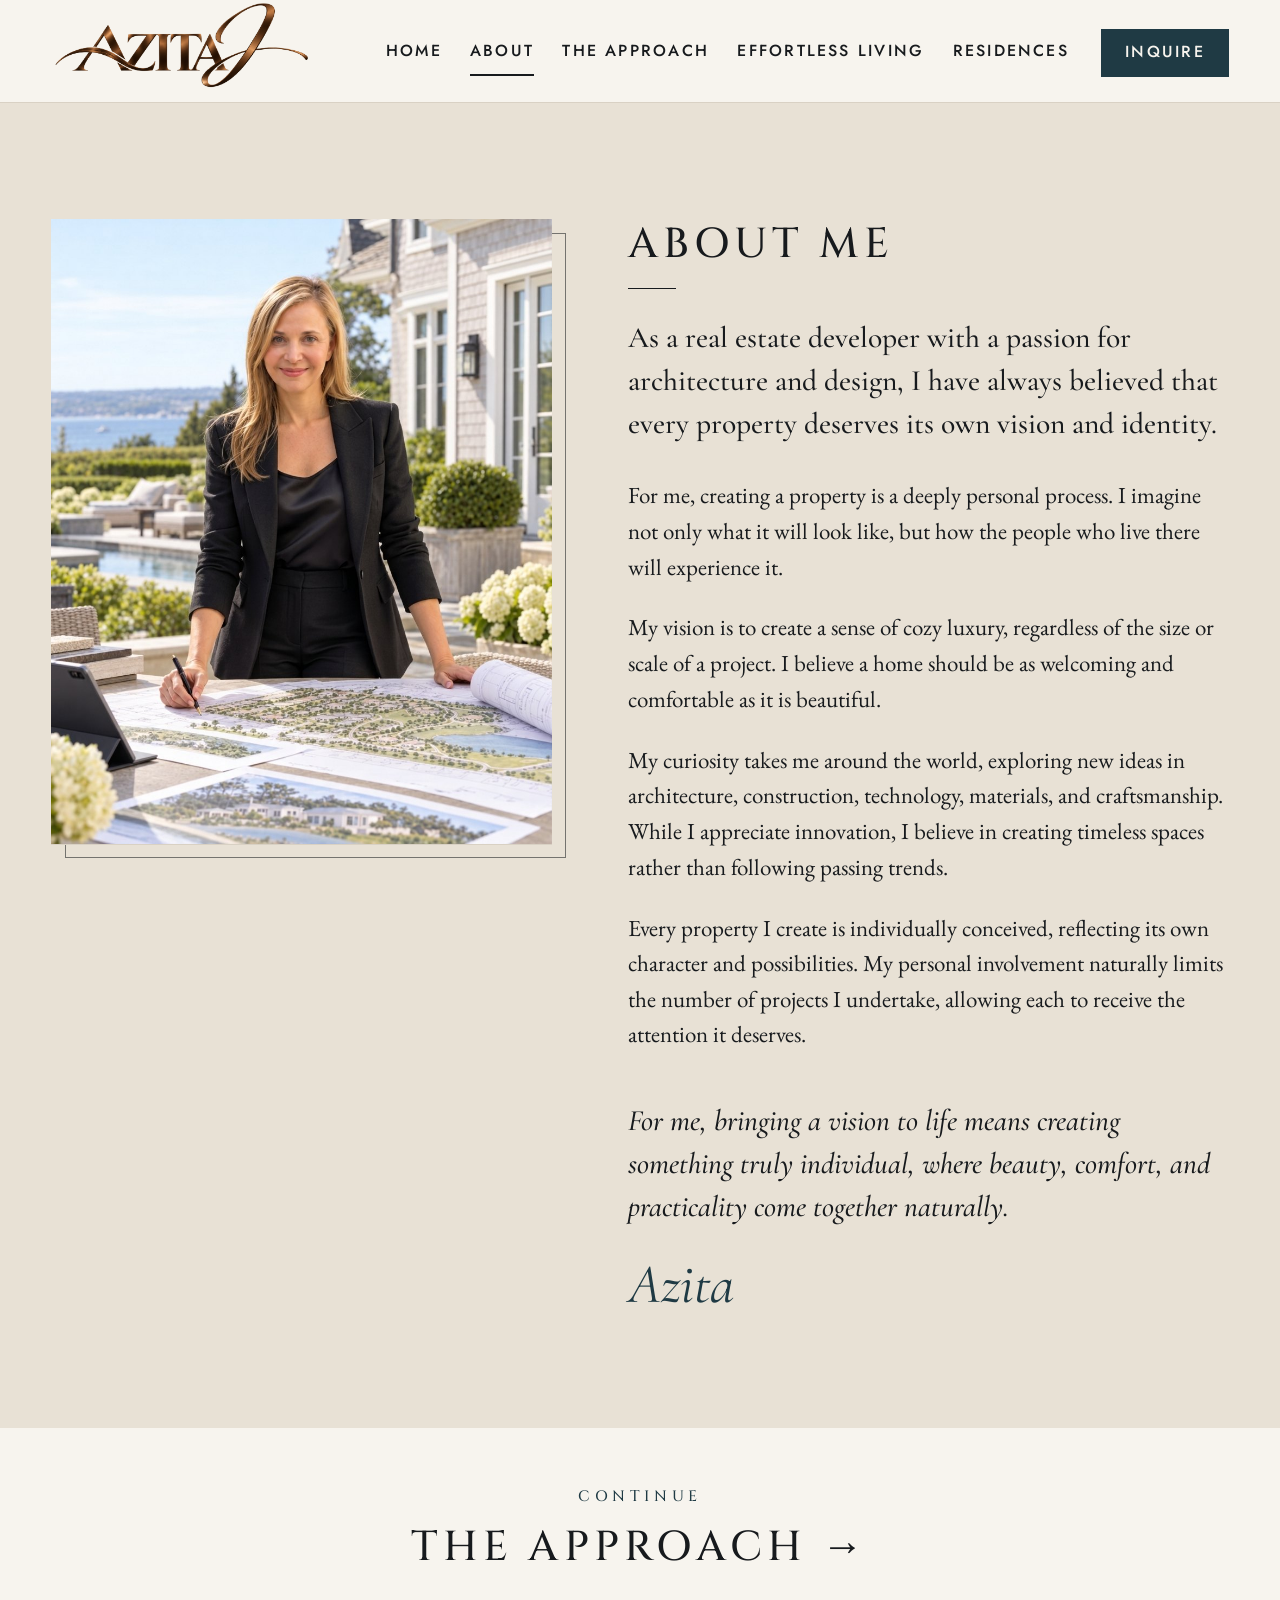
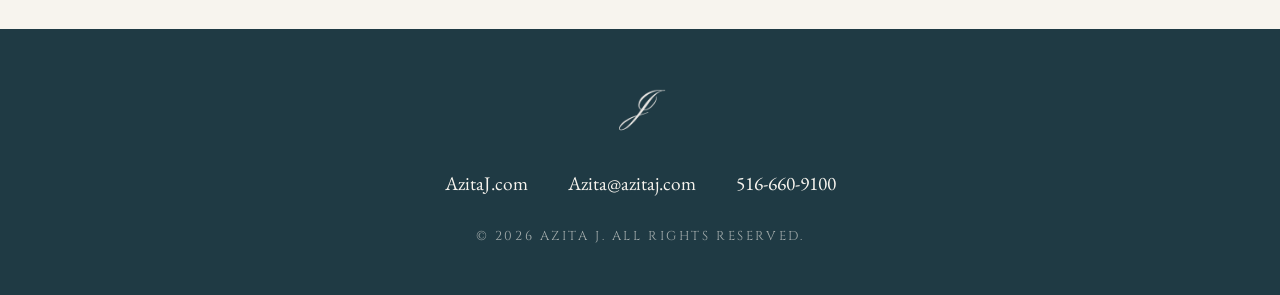
==== about.html @ 4c0333b7 "Test the bronze Azita J artwork as the header logo Co-Authored-By: Claude Fable 5.1 <noreply@anthrop" ====
<!doctype html>
<html lang="en">
<head>
  <meta charset="utf-8">
  <meta name="viewport" content="width=device-width, initial-scale=1, viewport-fit=cover">
  <title>About Me | Azita J</title>
  <meta name="description" content="About Azita J, a real estate developer creating individually conceived residences where beauty, comfort and practicality come together.">
  <meta property="og:title" content="Azita J">
  <meta property="og:description" content="The art of bringing a vision to life. Residences now available.">
  <meta property="og:image" content="assets/img/share-card.jpg">
  <meta property="og:type" content="website">
  <link rel="icon" type="image/png" sizes="32x32" href="assets/logo/favicon-32.png?v=20261030">
  <link rel="apple-touch-icon" href="assets/logo/favicon-180.png?v=20261030">
  <link rel="preconnect" href="https://fonts.googleapis.com">
  <link rel="preconnect" href="https://fonts.gstatic.com" crossorigin>
  <link rel="stylesheet" href="css/theme.css?v=20261030">
  <link rel="stylesheet" href="css/styles.css?v=20261030e">
</head>
<body class="page-inner">
  <a class="skip-link" href="#main">Skip to content</a>
  <header class="site-header">
    <div class="wrap header-inner">
      <a class="brand brand-image" href="index.html" aria-label="Azita J home">
        <img src="assets/logo/azita-j-bronze.png?v=20261030" width="1960" height="700" alt="Azita J">
      </a>
      <nav class="nav" aria-label="Main">
        <a href="index.html">Home</a>
        <a href="about.html" class="is-current" aria-current="page">About</a>
        <a href="approach.html">The Approach</a>
        <a href="living.html">Effortless Living</a>
        <a href="residences.html">Residences</a>
        <a class="nav-phone" href="tel:+15166609100">516-660-9100</a>
        <a class="nav-cta" href="contact.html">Inquire</a>
      </nav>
    </div>
  </header>
  <main id="main">
    <section class="section about" id="about">
      <div class="wrap about-grid">
        <figure class="portrait">
          <img src="assets/img/azita-portrait.jpg" width="922" height="1152"
               alt="Azita J reviewing site plans on a terrace overlooking the water" loading="lazy">
        </figure>
        <div class="about-text">
          <h2 class="eyebrow-title">About Me</h2>
          <span class="short-rule" aria-hidden="true"></span>
          <p class="lead">
            As a real estate developer with a passion for architecture and design,
            I have always believed that every property deserves its own vision and identity.
          </p>
          <p>
            For me, creating a property is a deeply personal process. I imagine not only
            what it will look like, but how the people who live there will experience it.
          </p>
          <p>
            My vision is to create a sense of cozy luxury, regardless of the size or scale
            of a project. I believe a home should be as welcoming and comfortable as it is beautiful.
          </p>
          <p>
            My curiosity takes me around the world, exploring new ideas in architecture,
            construction, technology, materials, and craftsmanship. While I appreciate
            innovation, I believe in creating timeless spaces rather than following passing trends.
          </p>
          <p>
            Every property I create is individually conceived, reflecting its own character
            and possibilities. My personal involvement naturally limits the number of projects
            I undertake, allowing each to receive the attention it deserves.
          </p>
          <p class="closing-line">
            For me, bringing a vision to life means creating something truly individual,
            where beauty, comfort, and practicality come together naturally.
          </p>
          <p class="signature">Azita</p>
        </div>
      </div>
    </section>

    <nav class="page-next" aria-label="Continue">
      <div class="wrap">
        <a class="page-next-link" href="approach.html">
          <span class="kicker">Continue</span>
          <span class="page-next-title">The Approach <span class="arrow" aria-hidden="true">&rarr;</span></span>
        </a>
      </div>
    </nav>
  </main>

  <!-- ============ FOOTER ============ -->
  <footer class="site-footer">
    <div class="wrap footer-inner">
      <img class="footer-mark" src="assets/logo/monogram-j.png?v=20261030" width="600" height="600" alt="" loading="lazy">
      <ul class="footer-contact">
        <li>AzitaJ.com</li>
        <li><a href="mailto:Azita@azitaj.com">Azita@azitaj.com</a></li>
        <li><a href="tel:+15166609100">516-660-9100</a></li>
      </ul>
      <p class="footer-legal">&copy; <span id="year">2026</span> Azita J. All rights reserved.</p>
    </div>
  </footer>

  <script src="js/main.js?v=20261029"></script>
</body>
</html>
---- css/theme.css ----
/* =========================================================
   AZITA J — THEME SETTINGS
   This file holds everything the theme editor (editor.html) controls.
   To change the look, open /editor.html, adjust, download a new copy
   of this file, and replace css/theme.css with it.
   ========================================================= */

@import url("https://fonts.googleapis.com/css2?family=Cinzel:wght@400;500;600&family=Cormorant+Garamond:ital,wght@0,400;0,500;1,400;1,500&family=EB+Garamond:ital,wght@0,400;0,500;1,400;1,500&family=Jost:wght@400;500&family=Pinyon+Script&display=swap");

:root {
  /* Colors — "Dune & Harbor": warm white ground, near-black ink, one sea-blue accent */
  --ivory: #F7F4EE;       /* Page background */
  --stone: #E8E1D5;       /* Alternate section background */
  --ink: #171A1D;         /* Body text */
  --olive: #171A1D;       /* Headings */
  --sage: #4E5558;        /* Subtitles and motto */
  --gold: #171A1D;        /* Accent lines and borders */
  --gold-deep: #1F3A44;   /* Accent text, links and the Inquire button */
  --hairline: #D9D1C4;    /* Thin dividers */
  --muted: #4E5558;       /* Small labels and notes */
  --night: #1F3A44;       /* Footer background */
  --footer-text: #F7F4EE; /* Footer text */

  /* Fonts */
  --font-caps: "Cinzel", "Trajan Pro", Georgia, serif;                       /* Wordmark and titles */
  --font-display: "Cormorant Garamond", Garamond, "Times New Roman", serif;  /* Intros and quotes */
  --font-body: "EB Garamond", Garamond, Georgia, serif;                      /* Paragraphs */
  --font-ui: "Jost", "Helvetica Neue", Arial, sans-serif;                    /* Menu, buttons, photo labels */
  --font-mark: "Pinyon Script", "Brush Script MT", cursive;                  /* The J monogram */

  /* Text sizes (1 = original size) */
  --text-scale: 1.15;     /* Paragraph text */
  --lead-scale: 1.1;      /* Intros and quotes */
  --title-scale: 1.2;     /* Section titles */
  --label-scale: 1.15;    /* Small labels and photo captions */
  --menu-size: 1rem;      /* Menu */
  --button-size: 1.05rem; /* Buttons */
  --title-tracking: 0.12em; /* Letter spacing in titles */
  --line-height: 1.55;    /* Line spacing in paragraphs */

  /* Spacing and width */
  --space-scale: 1;       /* Space between sections */
  --page-max: 82rem;      /* Overall page width (inner pages) */
  --measure: 40rem;       /* Text column width */

  /* Home page */
  --home-logo-scale: 1;       /* Header J size */
  --home-portrait-scale: 1;   /* Portrait width (share of the Visionary block) */
  --home-portrait-crop: 10%;  /* Portrait crop: 0% shows the top of the photo */
  --tile-shade: 0.84;         /* Shading behind the tile labels */

  /* Photos */
  --banner-ratio: 2;          /* Top banner shape (width ÷ height) */
  --banner-crop: 50%;         /* Top banner crop: 0% top, 100% bottom */
  --living-ratio: 2;          /* Effortless Living main photo shape */
  --living-crop: 50%;         /* Effortless Living main photo crop */
  --gallery-ratio: 1.333333;  /* Residences gallery photo shape */
  --about-photo-col: 5fr;     /* About page portrait width (vs. text 6) */
}
---- css/styles.css ----
/* =========================================================
   AZITA J — site styles
   Layout: centered editorial column on ivory paper; sections
   alternate between ivory and a warmer stone tone; gold is
   reserved for the logo, rules and the single accent per view.
   Brand tokens live here. Change a value once, it updates everywhere.
   ========================================================= */

:root {
  /* Brand settings (colors, fonts, scales, photo crops) live in css/theme.css,
     which the theme editor (editor.html) writes. Values below are derived. */
  --step--1: calc(0.82rem * var(--label-scale));                                   /* labels */
  --step-0:  calc(clamp(1.125rem, 1rem + 0.35vw, 1.25rem) * var(--text-scale));    /* body: 18 to 20px */
  --step-1:  calc(clamp(1.4rem, 1.2rem + 0.6vw, 1.7rem) * var(--lead-scale));      /* lead */
  --step-2:  calc(clamp(1.65rem, 1.3rem + 1.1vw, 2.25rem) * var(--title-scale));   /* section titles */
  --step-3:  calc(clamp(2.2rem, 1.8rem + 1.4vw, 2.9rem) * var(--title-scale));

  /* Space */
  --space-xs: 0.5rem;
  --space-s:  1rem;
  --space-m:  1.75rem;
  --space-l:  3rem;
  --space-xl: calc(clamp(4rem, 9vw, 7.5rem) * var(--space-scale));

  color-scheme: light;   /* the brand is a single ivory look by design */
}

/* ---------- Base ---------- */
*, *::before, *::after { box-sizing: border-box; }

html { scroll-behavior: smooth; -webkit-text-size-adjust: 100%; }
@media (prefers-reduced-motion: reduce) {
  html { scroll-behavior: auto; }
  *, *::before, *::after { transition: none !important; animation: none !important; }
}

body {
  margin: 0;
  background: var(--ivory);
  color: var(--ink);
  font-family: var(--font-body);
  font-size: var(--step-0);
  line-height: var(--line-height);
  font-weight: 400;
  -webkit-font-smoothing: antialiased;
  text-rendering: optimizeLegibility;
}

img { display: block; max-width: 100%; height: auto; }

a { color: var(--gold-deep); text-decoration-thickness: 1px; text-underline-offset: 0.2em; }
a:hover { color: var(--olive); }

:focus-visible { outline: 2px solid var(--gold); outline-offset: 3px; }

p { margin: 0; }

.wrap {
  width: 100%;
  max-width: var(--page-max);
  margin-inline: auto;
  padding-left: max(16px, 4vw, env(safe-area-inset-left, 0px));
  padding-right: max(16px, 4vw, env(safe-area-inset-right, 0px));
}
.wrap.narrow { max-width: calc(var(--measure) + 8vw + 2rem); }

.skip-link {
  position: absolute; left: -999px; top: 0;
  background: var(--ink); color: var(--ivory); padding: 0.5rem 1rem; z-index: 100;
}
.skip-link:focus { left: max(16px, env(safe-area-inset-left, 0px)); }

/* ---------- Shared type pieces ---------- */
.eyebrow-title {
  margin: 0;
  font-family: var(--font-caps);
  font-weight: 500;
  font-size: var(--step-2);
  letter-spacing: var(--title-tracking);
  text-transform: uppercase;
  color: var(--olive);
  line-height: 1.25;
  text-wrap: balance;
}

.short-rule {
  display: block;
  width: 3rem;
  height: 1px;
  background: var(--gold);
  margin-block: 1.1rem var(--space-m);
}

.subtitle {
  font-family: var(--font-display);
  font-style: italic;
  font-weight: 500;
  font-size: var(--step-1);
  color: var(--sage);
  margin-top: calc(var(--space-s) * -0.5);
  margin-bottom: var(--space-m);
}

.lead {
  font-family: var(--font-display);
  font-weight: 500;
  font-size: var(--step-1);
  line-height: 1.45;
  color: var(--ink);
}

.closing-line {
  font-family: var(--font-display);
  font-style: italic;
  font-weight: 500;
  font-size: var(--step-1);
  line-height: 1.45;
  color: var(--olive);
}

.kicker {
  font-family: var(--font-caps);
  font-size: var(--step--1);
  font-weight: 500;
  letter-spacing: 0.3em;
  text-transform: uppercase;
  color: var(--gold-deep);
  margin-bottom: var(--space-xs);
}

.arrow { display: inline-block; transition: transform 0.25s ease; }

/* ---------- Buttons ---------- */
.btn {
  display: inline-flex;
  align-items: center;
  gap: 1.1rem;
  min-height: 3.5rem;
  padding: 0.6rem 1.9rem;
  border: 1.5px solid var(--ink);
  background: transparent;
  color: var(--ink);
  font-family: var(--font-ui);
  font-weight: 500;
  font-size: var(--button-size);
  letter-spacing: 0.16em;
  text-transform: uppercase;
  text-decoration: none;
  cursor: pointer;
  transition: background 0.25s ease, color 0.25s ease;
}
.btn:hover { background: var(--ink); border-color: var(--ink); color: var(--ivory); }
.btn:hover .arrow { transform: translateX(4px); }
.btn-solid { background: var(--gold-deep); border-color: var(--gold-deep); color: var(--ivory); }
.btn-solid:hover { background: var(--ink); border-color: var(--ink); }

/* ---------- Header ---------- */
.site-header { padding-block: 0.5rem 0.3rem; }
.header-inner { display: flex; align-items: center; justify-content: space-between; gap: 2rem; }

/* Brand: the script J and the wordmark */
/* Image logo (bronze artwork) — height set here, width follows */
.brand-image img { display: block; width: auto; height: calc(6.2rem * var(--home-logo-scale)); margin-block: -0.3rem; }
.brand { display: flex; align-items: center; gap: 1rem; text-decoration: none; color: var(--ink); flex: none; }
.brand-mark {
  font-family: var(--font-mark);
  font-size: calc(6rem * var(--home-logo-scale));
  line-height: 1.15;            /* script glyph overshoots its box: give it room */
  padding: 0.3rem 0 0.2rem 1.2rem;
  color: var(--ink);
}
.brand-name {
  font-family: var(--font-caps);
  font-weight: 500;
  font-size: calc(2.1rem * var(--home-logo-scale));
  letter-spacing: 0.28em;
  text-transform: uppercase;
  line-height: 1;
  margin-top: 0.35rem;
}

.nav { display: flex; align-items: center; flex-wrap: wrap; justify-content: flex-end; gap: 0.25rem clamp(1rem, 2.2vw, 1.9rem); }
.nav a {
  font-family: var(--font-ui);
  font-weight: 500;
  font-size: var(--menu-size);
  letter-spacing: 0.14em;
  text-transform: uppercase;
  color: var(--ink);
  text-decoration: none;
  padding-block: 0.6rem;
  border-bottom: 2px solid transparent;
  white-space: nowrap;
}
.nav a:hover, .nav a.is-current { border-bottom-color: var(--ink); color: var(--ink); }
.nav .nav-phone { font-weight: 400; text-transform: none; letter-spacing: 0.06em; font-size: calc(var(--menu-size) * 1.15); }
.nav .nav-phone:hover { border-bottom-color: transparent; color: var(--gold-deep); }
.nav .nav-cta {
  display: inline-flex; align-items: center; min-height: 3rem; padding: 0 1.5rem; margin-left: 0.25rem;
  background: var(--gold-deep); color: var(--ivory); border-bottom: 0;
}
.nav .nav-cta:hover { background: var(--ink); color: var(--ivory); border-bottom-color: transparent; }

.header-rule, .header-motto { display: none; }

/* ---------- Hero ---------- */
.hero { padding-block: clamp(2rem, 6vw, 4.5rem) clamp(2.5rem, 6vw, 4rem); text-align: center; }
.hero-logo { margin: 0 auto; max-width: 62rem; }
.hero-logo img { width: 100%; }
.hero-intro {
  max-width: 40rem;
  margin: clamp(1.25rem, 3vw, 2rem) auto 0;
  font-family: var(--font-display);
  font-style: italic;
  font-weight: 500;
  font-size: calc(clamp(1.3rem, 1.1rem + 0.9vw, 1.7rem) * var(--lead-scale));
  line-height: 1.55;
  color: var(--ink);
  text-wrap: balance;
}

/* ---------- Tiles ---------- */
.tiles {
  display: grid;
  grid-template-columns: repeat(3, 1fr);
  gap: 6px;
  background: var(--ivory);
}
.tile {
  position: relative;
  display: block;
  overflow: hidden;
  text-decoration: none;
  color: var(--ivory);
  aspect-ratio: 3 / 2;
  max-width: 100%;
}
.tile img { width: 100%; height: 100%; object-fit: cover; transition: transform 0.8s ease; }
.tile::after {
  content: "";
  position: absolute; inset: 0;
  background: linear-gradient(to top, rgba(30, 28, 20, var(--tile-shade)) 0%, rgba(30, 28, 20, calc(var(--tile-shade) * 0.45)) 35%, rgba(30, 28, 20, 0) 62%);
}
.tile-label {
  position: absolute;
  left: clamp(1rem, 3vw, 2.25rem);
  right: clamp(1rem, 3vw, 2.25rem);
  bottom: clamp(1rem, 3vw, 2rem);
  z-index: 1;
  display: flex;
  align-items: baseline;
  gap: 0.5rem;
  padding-bottom: 0.6rem;
  border-bottom: 1.5px solid rgba(248, 245, 239, 0.7);
  font-family: var(--font-ui);
  font-weight: 500;
  font-size: calc(clamp(1rem, 1.6vw, 1.3rem) * var(--label-scale));
  letter-spacing: 0.14em;
  text-transform: uppercase;
  color: #FBF9F5; /* always on a photo */
  text-shadow: 0 1px 12px rgba(20, 18, 12, 0.45);
}
.tile-label em {
  font-family: var(--font-display); font-style: italic; font-weight: 500;
  text-transform: none; letter-spacing: 0; font-size: 1.2em; flex-basis: 100%; order: 3; margin-top: 0.1em;
}
.tile-label { flex-wrap: wrap; }
.tile-label > .arrow { margin-left: auto; }
.tile:hover img { transform: scale(1.04); }
.tile:hover .arrow { transform: translateX(6px); }

/* ---------- Sections ---------- */
.section { padding-block: var(--space-xl); }
.section p + p { margin-top: 1.1em; }
.section .lead + p { margin-top: 1.4em; }
.section .closing-line { margin-top: 1.6em; }

/* Visionary: centered column with the large faint J from the mockup */
.visionary { position: relative; overflow: hidden; text-align: center; }
.visionary .short-rule { margin-inline: auto; }
.visionary::before {
  content: "";
  position: absolute;
  right: -4rem; top: 50%;
  width: min(34rem, 60vw); aspect-ratio: 1;
  transform: translateY(-50%);
  background: url("../assets/logo/monogram-j.png") center / contain no-repeat;
  opacity: 0.09;
  pointer-events: none;
}
.visionary .wrap { position: relative; }

/* About */
.about { background: var(--stone); }
.about-grid {
  display: grid;
  grid-template-columns: minmax(0, var(--about-photo-col)) minmax(0, 6fr);
  gap: clamp(2rem, 6vw, 5.5rem);
  align-items: start;
}
.portrait { margin: 0; position: relative; }
.portrait img { width: 100%; box-shadow: 0 1px 0 var(--hairline); }
.portrait::before {
  /* offset frame echoing the mockup's framed portrait */
  content: "";
  position: absolute;
  inset: 14px -14px -14px 14px;
  border: 1px solid var(--gold);
  opacity: 0.55;
  z-index: -1;
}
.portrait { z-index: 0; }
.about-text { min-width: 0; max-width: var(--measure); }
.signature {
  margin-top: var(--space-m) !important;
  font-family: var(--font-display);
  font-style: italic;
  font-size: var(--step-3);
  color: var(--gold-deep);
  line-height: 1;
}

/* The Approach */
.approach-grid {
  display: grid;
  grid-template-columns: minmax(0, 5fr) minmax(0, 6fr);
  gap: clamp(2rem, 6vw, 5.5rem);
  align-items: start;
}
.approach-head { position: sticky; top: 2rem; }
.approach-text { min-width: 0; max-width: var(--measure); }
.pull-quote {
  margin: var(--space-l) 0 0;
  padding: var(--space-m) 0 0;
  border-top: 1px solid var(--hairline);
  font-family: var(--font-display);
  font-size: calc(clamp(1.4rem, 2.6vw, 1.9rem) * var(--lead-scale));
  line-height: 1.35;
  color: var(--ink);
  text-wrap: balance;
}
.pull-quote em { color: var(--gold-deep); }

/* Effortless Living */
.living { background: var(--stone); }
.living-grid { display: grid; gap: clamp(2rem, 5vw, 4rem); }
.living-image { margin: 0; aspect-ratio: var(--living-ratio); overflow: hidden; max-width: 100%; }
.living-image img { width: 100%; height: 100%; object-fit: cover; object-position: center var(--living-crop); }
.living-text { min-width: 0; max-width: var(--measure); margin-inline: auto; }

/* Residences */
.residences { background: var(--ivory); padding-block: var(--space-xl); text-align: center; }
.residences-text .short-rule { margin-inline: auto; }
.residences-text p { max-width: var(--measure); margin-inline: auto; }
.residences-text p + p { margin-top: 1em; }

.gallery {
  list-style: none;
  margin: var(--space-l) 0 0;
  padding: 0;
  display: grid;
  grid-template-columns: repeat(3, minmax(0, 1fr));
  gap: clamp(0.75rem, 2vw, 1.5rem);
}
.gallery figure { margin: 0; }
.gallery img { width: 100%; aspect-ratio: var(--gallery-ratio); object-fit: cover; max-width: 100%; }
.gallery figcaption {
  margin-top: 0.85rem;
  font-family: var(--font-caps);
  font-weight: 500;
  font-size: var(--step--1);
  letter-spacing: 0.22em;
  text-transform: uppercase;
  color: var(--olive);
}
.gallery-note {
  margin-top: var(--space-m);
  font-style: italic;
  font-size: calc(0.95rem * var(--text-scale));
  color: var(--muted);
}
.residences-cta { margin-top: var(--space-l); }

/* Contact */
.contact { border-top: 1px solid var(--hairline); }
.contact-grid {
  display: grid;
  grid-template-columns: minmax(0, 5fr) minmax(0, 6fr);
  gap: clamp(2rem, 6vw, 5.5rem);
}
.contact-intro { min-width: 0; }
.contact-list { margin: var(--space-l) 0 0; display: grid; gap: var(--space-m); }
.contact-list div { display: grid; gap: 0.15rem; }
.contact-list dt {
  font-family: var(--font-caps);
  font-size: var(--step--1);
  letter-spacing: 0.24em;
  text-transform: uppercase;
  color: var(--muted);
}
.contact-list dd { margin: 0; font-size: var(--step-1); font-family: var(--font-display); }
.contact-list a { color: var(--ink); text-decoration: none; border-bottom: 1px solid var(--hairline); }
.contact-list a:hover { border-bottom-color: var(--gold); }

.inquiry {
  min-width: 0;
  display: grid;
  gap: var(--space-m);
  padding: clamp(1.5rem, 4vw, 2.75rem);
  background: var(--stone);
  border: 1px solid var(--hairline);
}
.field-row { display: grid; grid-template-columns: 1fr 1fr; gap: var(--space-m); }
.field { display: grid; gap: 0.4rem; min-width: 0; }
.field label {
  font-family: var(--font-caps);
  font-weight: 500;
  font-size: calc(0.8rem * var(--label-scale));
  letter-spacing: 0.18em;
  text-transform: uppercase;
  color: var(--olive);
}
.optional { text-transform: none; letter-spacing: 0; font-family: var(--font-body); color: var(--muted); }
.field input, .field select, .field textarea {
  width: 100%;
  font: inherit;
  font-size: 1.125rem;
  color: var(--ink);
  background: var(--ivory);
  border: 1px solid var(--hairline);
  border-radius: 0;
  padding: 0.7rem 0.85rem;
}
.field textarea { resize: vertical; }
.field input:focus, .field select:focus, .field textarea:focus {
  outline: none; border-color: var(--gold); box-shadow: 0 0 0 1px var(--gold);
}
.field input[aria-invalid="true"] { border-color: #9C4A3A; }
.inquiry .btn { justify-self: start; }
.form-status { font-style: italic; color: var(--olive); min-height: 1.5em; }
.form-status.is-error { color: #9C4A3A; }
.hp { position: absolute; left: -9999px; width: 1px; height: 1px; opacity: 0; }

/* Footer */
.site-footer { background: var(--night); color: var(--footer-text); padding-block: var(--space-l); }
.footer-inner { display: grid; justify-items: center; gap: var(--space-m); text-align: center; }
.footer-mark { width: 4rem; filter: invert(1); }
.footer-contact {
  list-style: none; margin: 0; padding: 0;
  display: flex; flex-wrap: wrap; justify-content: center; gap: 0.5rem 2.5rem;
  font-size: calc(1.05rem * var(--text-scale));
}
.footer-contact a { color: var(--footer-text); text-decoration: none; }
.footer-contact a:hover { color: var(--gold); }
.footer-legal {
  font-family: var(--font-caps); font-size: calc(0.7rem * var(--label-scale)); letter-spacing: 0.2em;
  text-transform: uppercase; color: var(--footer-text); opacity: 0.62;
}

/* ---------- Header monogram (inner pages, older markup) ---------- */
.header-mark { flex: none; display: block; width: 3.2rem; }
.header-mark img { width: 100%; }

/* ---------- Home: one screen, a 50/50 spread ----------
   Left half: headline + intro over A Visionary Approach.
   Right half: feature photo over three tiles. Each half splits top/bottom 50/50. */
.page-home {
  height: 100vh;
  height: 100svh;
  display: flex;
  flex-direction: column;
  overflow: hidden;
}
.home {
  flex: 1;
  min-height: 0;
  width: 100%;
  padding: 0.75rem max(16px, 2.2vw) 1.5rem;
  display: grid;
  grid-template-columns: repeat(2, minmax(0, 1fr));
  gap: clamp(1.5rem, 2.6vw, 2.75rem);
}

/* Home header runs the full width, aligned with the spread below */
.page-home .wrap { max-width: none; padding-inline: max(16px, 2.2vw); }
.page-home .nav { flex-wrap: nowrap; }

/* Left half */
.home-words { display: grid; grid-template-rows: repeat(2, minmax(0, 1fr)); min-height: 0; }
.home-hero { display: flex; flex-direction: column; justify-content: center; gap: 1.1rem; min-height: 0; padding-bottom: 1.5rem; }
.home-title {
  margin: 0;
  font-family: var(--font-caps);
  font-weight: 500;
  font-size: calc(clamp(2rem, min(2.8vw, 5vh), 3.4rem) * var(--title-scale) / 1.2);
  letter-spacing: 0.08em;
  text-transform: uppercase;
  line-height: 1.12;
  color: var(--ink);
  text-wrap: balance;
}
.home-rule { display: block; width: 5rem; height: 2px; background: var(--ink); }
.home-intro {
  font-size: calc(clamp(1.2rem, min(1.55vw, 2.5vh), 1.9rem) * var(--text-scale) / 1.15);
  line-height: 1.5;
  color: var(--ink);
}

.home-visionary {
  display: grid;
  overflow: hidden;
  grid-template-columns: minmax(0, 2fr) minmax(0, 3fr);
  gap: clamp(1.25rem, 2.2vw, 2.5rem);
  align-items: stretch;
  padding-top: 1.5rem;
  border-top: 1px solid var(--hairline);
  min-height: 0;
}
.home-portrait { position: relative; display: block; min-height: 0; overflow: hidden; }
.home-portrait img {
  position: absolute; inset: 0; width: 100%; height: 100%;
  object-fit: cover; object-position: center var(--home-portrait-crop);
  transition: transform 0.8s ease;
}
.home-portrait:hover img { transform: scale(1.03); }
.home-visionary-text { display: flex; flex-direction: column; justify-content: flex-start; align-items: flex-start; gap: clamp(0.5rem, 1.4vh, 1rem); min-height: 0; padding-top: 0.25rem; }
.home-subtitle {
  margin: 0;
  font-family: var(--font-caps);
  font-weight: 500;
  font-size: calc(clamp(1.5rem, min(2.1vw, 3.1vh), 2.5rem) * var(--title-scale) / 1.2);
  letter-spacing: 0.14em;
  text-transform: uppercase;
  line-height: 1.2;
  color: var(--ink);
}
.home-visionary-text p {
  font-size: calc(clamp(1.15rem, min(1.55vw, 2.25vh), 1.9rem) * var(--text-scale) / 1.15);
  line-height: 1.5;
}
.home-visionary-text .btn { margin-top: 0.25rem; min-height: clamp(2.6rem, 5.5vh, 3.5rem); font-size: calc(var(--button-size) * 0.95); }

/* Right half */
.home-pictures { display: grid; grid-template-rows: repeat(2, minmax(0, 1fr)); gap: 10px; min-height: 0; }
.home-feature { position: relative; display: block; min-height: 0; overflow: hidden; }
.home-feature img { position: absolute; inset: 0; width: 100%; height: 100%; object-fit: cover; object-position: center 60%; transition: transform 0.8s ease; }
.home-feature:hover img { transform: scale(1.02); }
.page-home .tiles { min-height: 0; gap: 10px; background: transparent; }
.page-home .tile { aspect-ratio: auto; min-height: 0; }
.page-home .tile img { position: absolute; inset: 0; }
.page-home .tile-label { font-size: calc(clamp(0.8rem, 0.95vw, 1.2rem) * var(--label-scale)); left: 1.1rem; right: 1.1rem; bottom: 0.9rem; gap: 0.5rem; }

/* ---------- Inner pages ---------- */
.page-inner .site-header { border-bottom: 1px solid var(--hairline); }
.page-next { border-top: 1px solid var(--hairline); padding-block: var(--space-l); text-align: center; }
.page-next-link { display: inline-grid; justify-items: center; text-decoration: none; color: var(--olive); }
.page-next-title {
  font-family: var(--font-caps); font-weight: 500; font-size: var(--step-2);
  letter-spacing: var(--title-tracking); text-transform: uppercase;
}
.page-next-link:hover .arrow { transform: translateX(6px); }
.page-next-link:hover { color: var(--gold-deep); }
/* section stacked directly after a section with the same background */
.living + .page-next, .about + .page-next { border-top: 0; }

/* ---------- Responsive ---------- */
/* ---------- Page banners and supporting images ---------- */
/* Banner sits inside the page's content width (aligned with the menu) at a
   2:1 crop, so the whole house and the beach stay in frame and the photo is
   never enlarged past its own size on wide screens. */
.page-banner {
  width: calc(min(100%, var(--page-max)) - 2 * max(16px, 4vw));
  max-width: 100%;
  margin: clamp(0.5rem, 2vw, 1.5rem) auto 0;
  aspect-ratio: var(--banner-ratio);
  overflow: hidden;
}
.page-banner img { width: 100%; height: 100%; object-fit: cover; object-position: center var(--banner-crop); }
.page-banner + .section { padding-top: clamp(3rem, 7vw, 6rem); }

.approach-detail { margin: var(--space-l) 0 0; aspect-ratio: 4 / 3; overflow: hidden; max-width: 100%; }
.approach-detail img { width: 100%; height: 100%; object-fit: cover; }

.figure-pair {
  display: grid;
  grid-template-columns: repeat(2, minmax(0, 1fr));
  gap: clamp(0.75rem, 2vw, 1.5rem);
}
.figure-pair figure { margin: 0; aspect-ratio: 3 / 2; overflow: hidden; max-width: 100%; }
.figure-pair img { width: 100%; height: 100%; object-fit: cover; }

@media (max-width: 1600px) {
  .nav .nav-phone { display: none; }
}

/* Below desktop the home page stacks and scrolls like a normal page */
@media (max-width: 1024px) {
  .page-home { height: auto; overflow: visible; }
  .home { grid-template-columns: minmax(0, 1fr); gap: 2rem; padding-bottom: 2.5rem; }
  .home-words, .home-pictures { grid-template-rows: none; }
  .home-hero { padding-bottom: 0.5rem; }
  .home-visionary { grid-template-columns: minmax(0, 2fr) minmax(0, 3fr); }
  .home-portrait { min-height: 18rem; }
  .home-feature { aspect-ratio: 3 / 2; }
  .page-home .tiles { aspect-ratio: auto; }
  .page-home .tile { aspect-ratio: 4 / 3; }
}

@media (max-width: 960px) {
  .gallery { grid-template-columns: repeat(2, minmax(0, 1fr)); }
  .page-home .tile { aspect-ratio: 4 / 3; }
  .about-grid, .approach-grid, .living-grid, .contact-grid { grid-template-columns: minmax(0, 1fr); }
  .approach-head { position: static; }
  .portrait { max-width: 30rem; }
  .about-text, .approach-text, .living-text { max-width: none; }
}

@media (max-width: 720px) {
  .tiles { grid-template-columns: minmax(0, 1fr); }
  .tile { aspect-ratio: 16 / 9; }
  .page-home .tiles { grid-template-columns: minmax(0, 1fr); min-height: 0; }
  .page-home .tile { aspect-ratio: 16 / 9; }
  .home-visionary { grid-template-columns: minmax(0, 1fr); }
  .home-portrait { min-height: 0; aspect-ratio: 4 / 3; }
  .page-home .tile-label { font-size: calc(0.9rem * var(--label-scale)); letter-spacing: 0.1em; }
  .header-inner { flex-direction: column; gap: 0.75rem; }
  .brand-mark { font-size: 4.2rem; padding-left: 0.8rem; }
  .brand-image img { height: 4rem; }
  .brand-name { font-size: 1.4rem; }
  .header-mark { display: none; }
  .gallery { grid-template-columns: minmax(0, 1fr); gap: var(--space-m); }
  .figure-pair { grid-template-columns: minmax(0, 1fr); }
  .page-banner { aspect-ratio: min(var(--banner-ratio), 1.5); }
  .nav, .page-home .nav { flex-wrap: wrap; justify-content: center; gap: 0.25rem 1.25rem; }
  .nav .nav-cta { margin-left: 0; min-height: 2.75rem; }
  .living-image { aspect-ratio: min(var(--living-ratio), 1.777778); }
  .btn { font-size: calc(var(--button-size) * 0.852273); letter-spacing: 0.14em; gap: 0.75rem; padding-inline: 1.2rem; }
  .field-row { grid-template-columns: minmax(0, 1fr); }
  .portrait::before { inset: 10px -10px -10px 10px; }
  .visionary { text-align: left; }
  .visionary .short-rule { margin-inline: 0; }
}
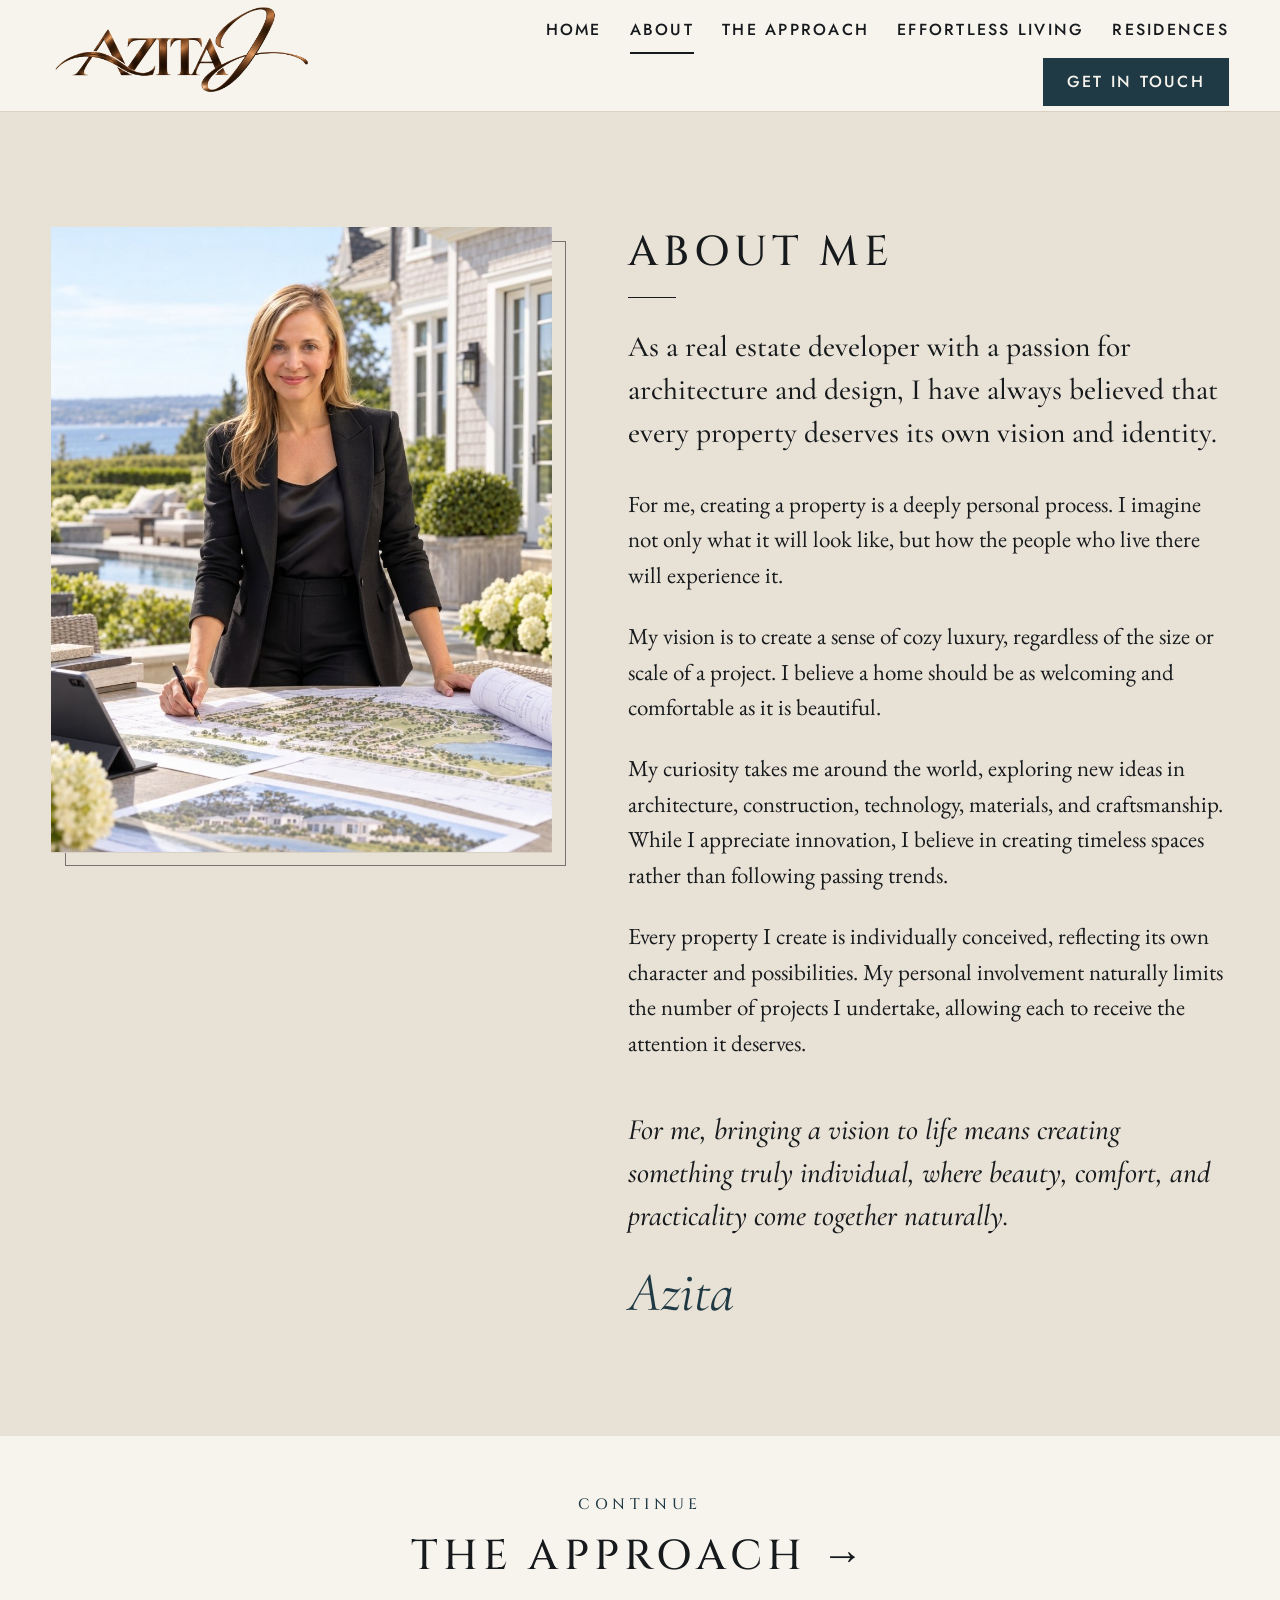
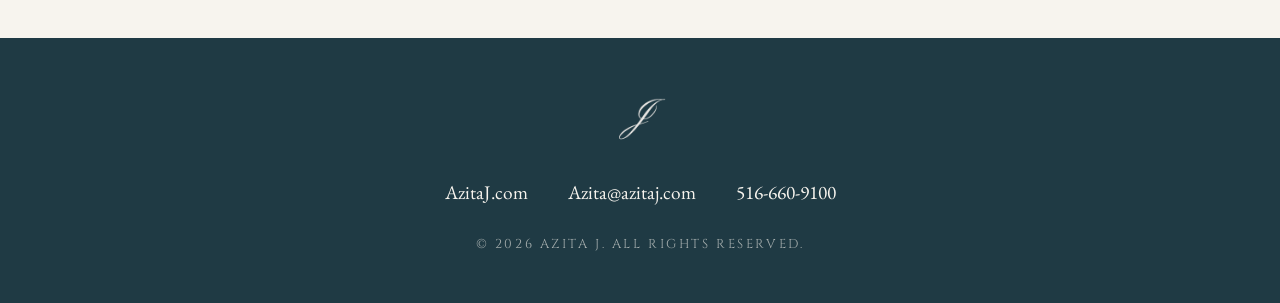
==== commit ec1ce680: "Header button: Inquire -> Get In Touch Co-Authored-By: Claude Fable 5.1 <noreply@anthropic.com> Clau" ====
--- a/about.html
+++ b/about.html
@@ -14,7 +14,7 @@
   <link rel="preconnect" href="https://fonts.googleapis.com">
   <link rel="preconnect" href="https://fonts.gstatic.com" crossorigin>
   <link rel="stylesheet" href="css/theme.css?v=20261030">
-  <link rel="stylesheet" href="css/styles.css?v=20261030e">
+  <link rel="stylesheet" href="css/styles.css?v=20261030f">
 </head>
 <body class="page-inner">
   <a class="skip-link" href="#main">Skip to content</a>
@@ -30,7 +30,7 @@
         <a href="living.html">Effortless Living</a>
         <a href="residences.html">Residences</a>
         <a class="nav-phone" href="tel:+15166609100">516-660-9100</a>
-        <a class="nav-cta" href="contact.html">Inquire</a>
+        <a class="nav-cta" href="contact.html">Get In Touch</a>
       </nav>
     </div>
   </header>
--- a/css/styles.css
+++ b/css/styles.css
@@ -599,8 +599,8 @@
   .home { grid-template-columns: minmax(0, 1fr); gap: 2rem; padding-bottom: 2.5rem; }
   .home-words, .home-pictures { grid-template-rows: none; }
   .home-hero { padding-bottom: 0.5rem; }
-  .home-visionary { grid-template-columns: minmax(0, 2fr) minmax(0, 3fr); }
-  .home-portrait { min-height: 18rem; }
+  .home-visionary { grid-template-columns: minmax(0, 2fr) minmax(0, 3fr); align-items: start; overflow: visible; }
+  .home-portrait { min-height: 0; height: auto; aspect-ratio: 3 / 4; align-self: start; }
   .home-feature { aspect-ratio: 3 / 2; }
   .page-home .tiles { aspect-ratio: auto; }
   .page-home .tile { aspect-ratio: 4 / 3; }
@@ -621,7 +621,7 @@
   .page-home .tiles { grid-template-columns: minmax(0, 1fr); min-height: 0; }
   .page-home .tile { aspect-ratio: 16 / 9; }
   .home-visionary { grid-template-columns: minmax(0, 1fr); }
-  .home-portrait { min-height: 0; aspect-ratio: 4 / 3; }
+  .home-portrait { aspect-ratio: 4 / 3; }
   .page-home .tile-label { font-size: calc(0.9rem * var(--label-scale)); letter-spacing: 0.1em; }
   .header-inner { flex-direction: column; gap: 0.75rem; }
   .brand-mark { font-size: 4.2rem; padding-left: 0.8rem; }
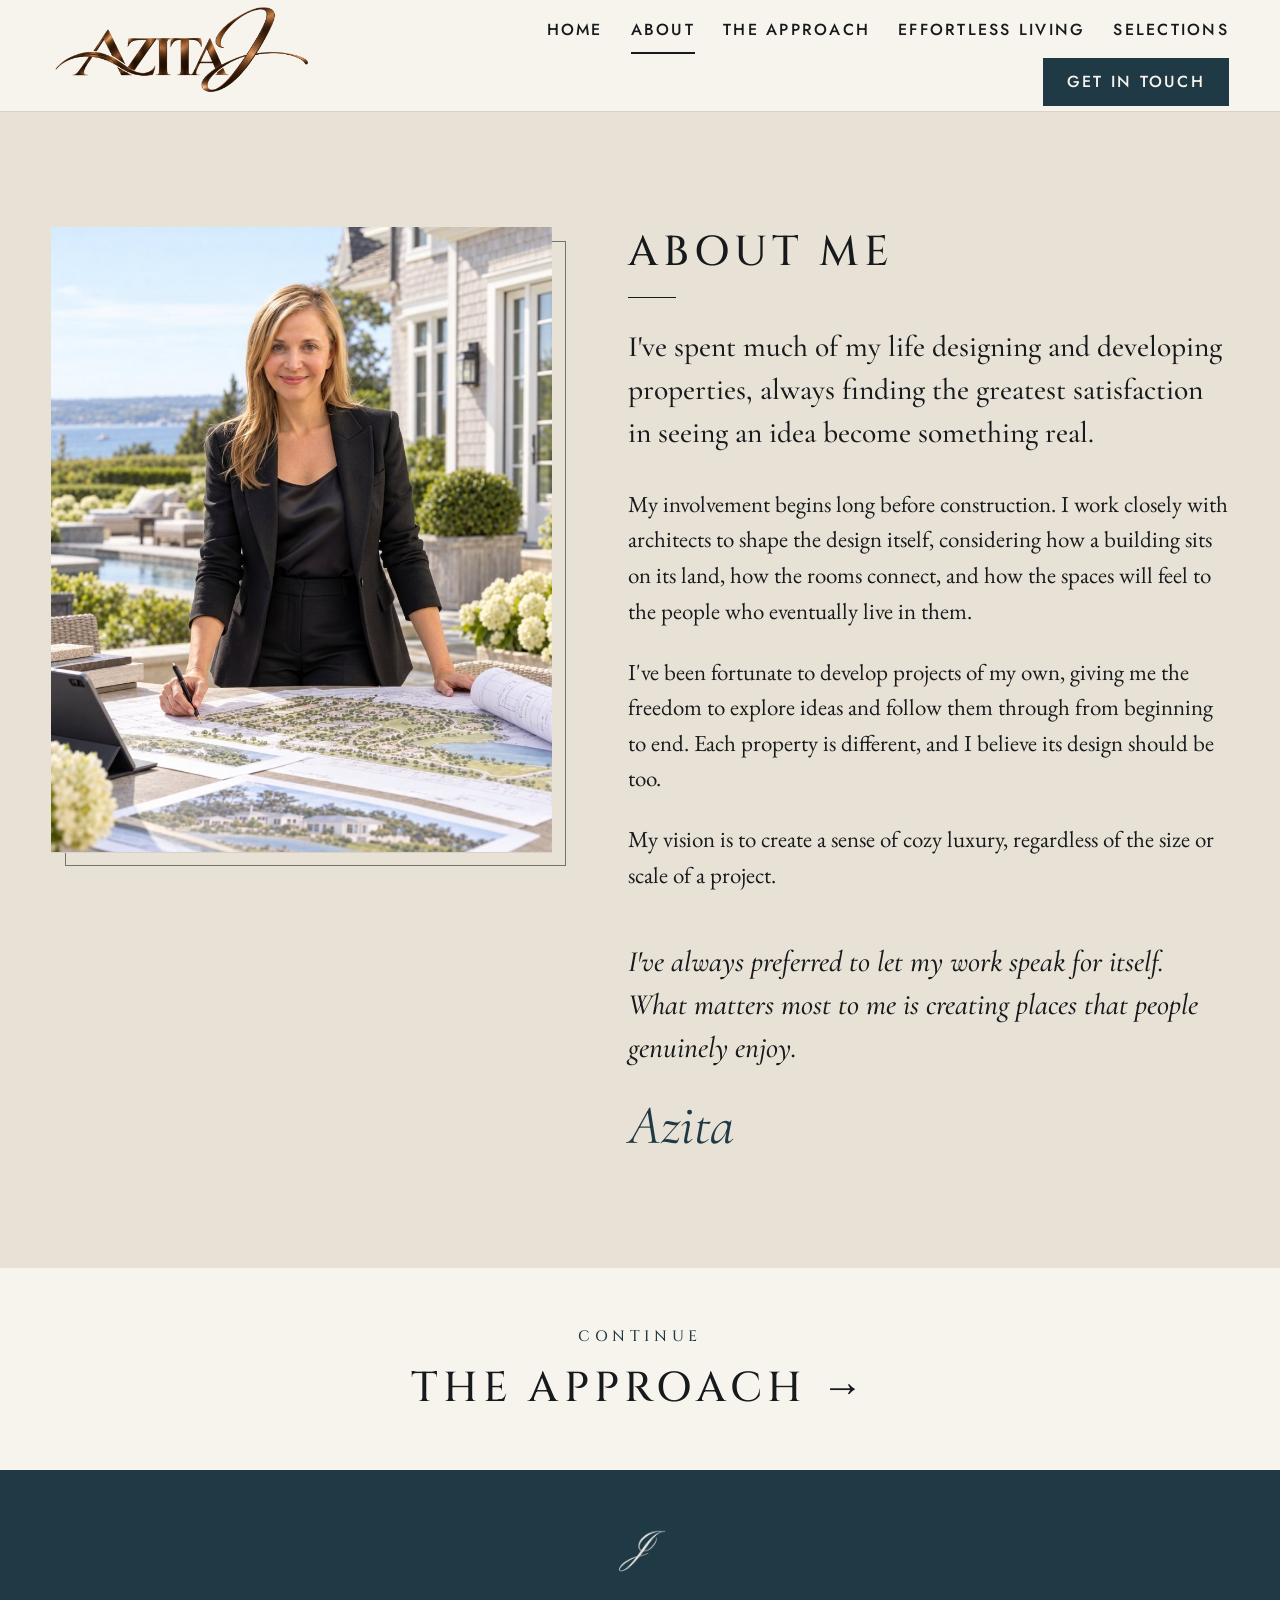
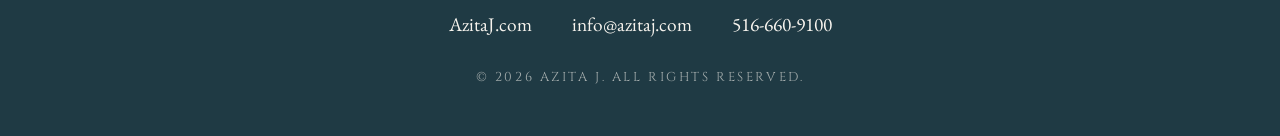
==== commit 02fcec42: "Update site copy, rename Residences to Selections, route form to info@azitaj.com - Home: add "Design" ====
--- a/about.html
+++ b/about.html
@@ -4,9 +4,9 @@
   <meta charset="utf-8">
   <meta name="viewport" content="width=device-width, initial-scale=1, viewport-fit=cover">
   <title>About Me | Azita J</title>
-  <meta name="description" content="About Azita J, a real estate developer creating individually conceived residences where beauty, comfort and practicality come together.">
+  <meta name="description" content="About Azita J, a designer and real estate developer who shapes each property from the first idea to the finished space.">
   <meta property="og:title" content="Azita J">
-  <meta property="og:description" content="The art of bringing a vision to life. Residences now available.">
+  <meta property="og:description" content="The art of bringing a vision to life.">
   <meta property="og:image" content="assets/img/share-card.jpg">
   <meta property="og:type" content="website">
   <link rel="icon" type="image/png" sizes="32x32" href="assets/logo/favicon-32.png?v=20261030">
@@ -28,7 +28,7 @@
         <a href="about.html" class="is-current" aria-current="page">About</a>
         <a href="approach.html">The Approach</a>
         <a href="living.html">Effortless Living</a>
-        <a href="residences.html">Residences</a>
+        <a href="selections.html">Selections</a>
         <a class="nav-phone" href="tel:+15166609100">516-660-9100</a>
         <a class="nav-cta" href="contact.html">Get In Touch</a>
       </nav>
@@ -45,30 +45,26 @@
           <h2 class="eyebrow-title">About Me</h2>
           <span class="short-rule" aria-hidden="true"></span>
           <p class="lead">
-            As a real estate developer with a passion for architecture and design,
-            I have always believed that every property deserves its own vision and identity.
+            I've spent much of my life designing and developing properties, always finding
+            the greatest satisfaction in seeing an idea become something real.
           </p>
           <p>
-            For me, creating a property is a deeply personal process. I imagine not only
-            what it will look like, but how the people who live there will experience it.
+            My involvement begins long before construction. I work closely with architects
+            to shape the design itself, considering how a building sits on its land, how the
+            rooms connect, and how the spaces will feel to the people who eventually live in them.
+          </p>
+          <p>
+            I've been fortunate to develop projects of my own, giving me the freedom to explore
+            ideas and follow them through from beginning to end. Each property is different,
+            and I believe its design should be too.
           </p>
           <p>
             My vision is to create a sense of cozy luxury, regardless of the size or scale
-            of a project. I believe a home should be as welcoming and comfortable as it is beautiful.
-          </p>
-          <p>
-            My curiosity takes me around the world, exploring new ideas in architecture,
-            construction, technology, materials, and craftsmanship. While I appreciate
-            innovation, I believe in creating timeless spaces rather than following passing trends.
-          </p>
-          <p>
-            Every property I create is individually conceived, reflecting its own character
-            and possibilities. My personal involvement naturally limits the number of projects
-            I undertake, allowing each to receive the attention it deserves.
+            of a project.
           </p>
           <p class="closing-line">
-            For me, bringing a vision to life means creating something truly individual,
-            where beauty, comfort, and practicality come together naturally.
+            I've always preferred to let my work speak for itself. What matters most to me
+            is creating places that people genuinely enjoy.
           </p>
           <p class="signature">Azita</p>
         </div>
@@ -91,7 +87,7 @@
       <img class="footer-mark" src="assets/logo/monogram-j.png?v=20261030" width="600" height="600" alt="" loading="lazy">
       <ul class="footer-contact">
         <li>AzitaJ.com</li>
-        <li><a href="mailto:Azita@azitaj.com">Azita@azitaj.com</a></li>
+        <li><a href="mailto:info@azitaj.com">info@azitaj.com</a></li>
         <li><a href="tel:+15166609100">516-660-9100</a></li>
       </ul>
       <p class="footer-legal">&copy; <span id="year">2026</span> Azita J. All rights reserved.</p>
--- a/css/styles.css
+++ b/css/styles.css
@@ -162,6 +162,18 @@
 /* Image logo (bronze artwork) — height set here, width follows */
 .brand-image img { display: block; width: auto; height: calc(6.2rem * var(--home-logo-scale)); margin-block: -0.3rem; }
 .brand { display: flex; align-items: center; gap: 1rem; text-decoration: none; color: var(--ink); flex: none; }
+/* Understated descriptor directly beneath the logo (home page) */
+.brand-block { display: flex; flex-direction: column; align-items: center; flex: none; }
+.brand-sub {
+  margin: 0.1rem 0 0;
+  font-family: var(--font-ui);
+  font-weight: 400;
+  font-size: 0.68rem;
+  letter-spacing: 0.17em;
+  text-transform: uppercase;
+  color: var(--sage);
+  white-space: nowrap;
+}
 .brand-mark {
   font-family: var(--font-mark);
   font-size: calc(6rem * var(--home-logo-scale));
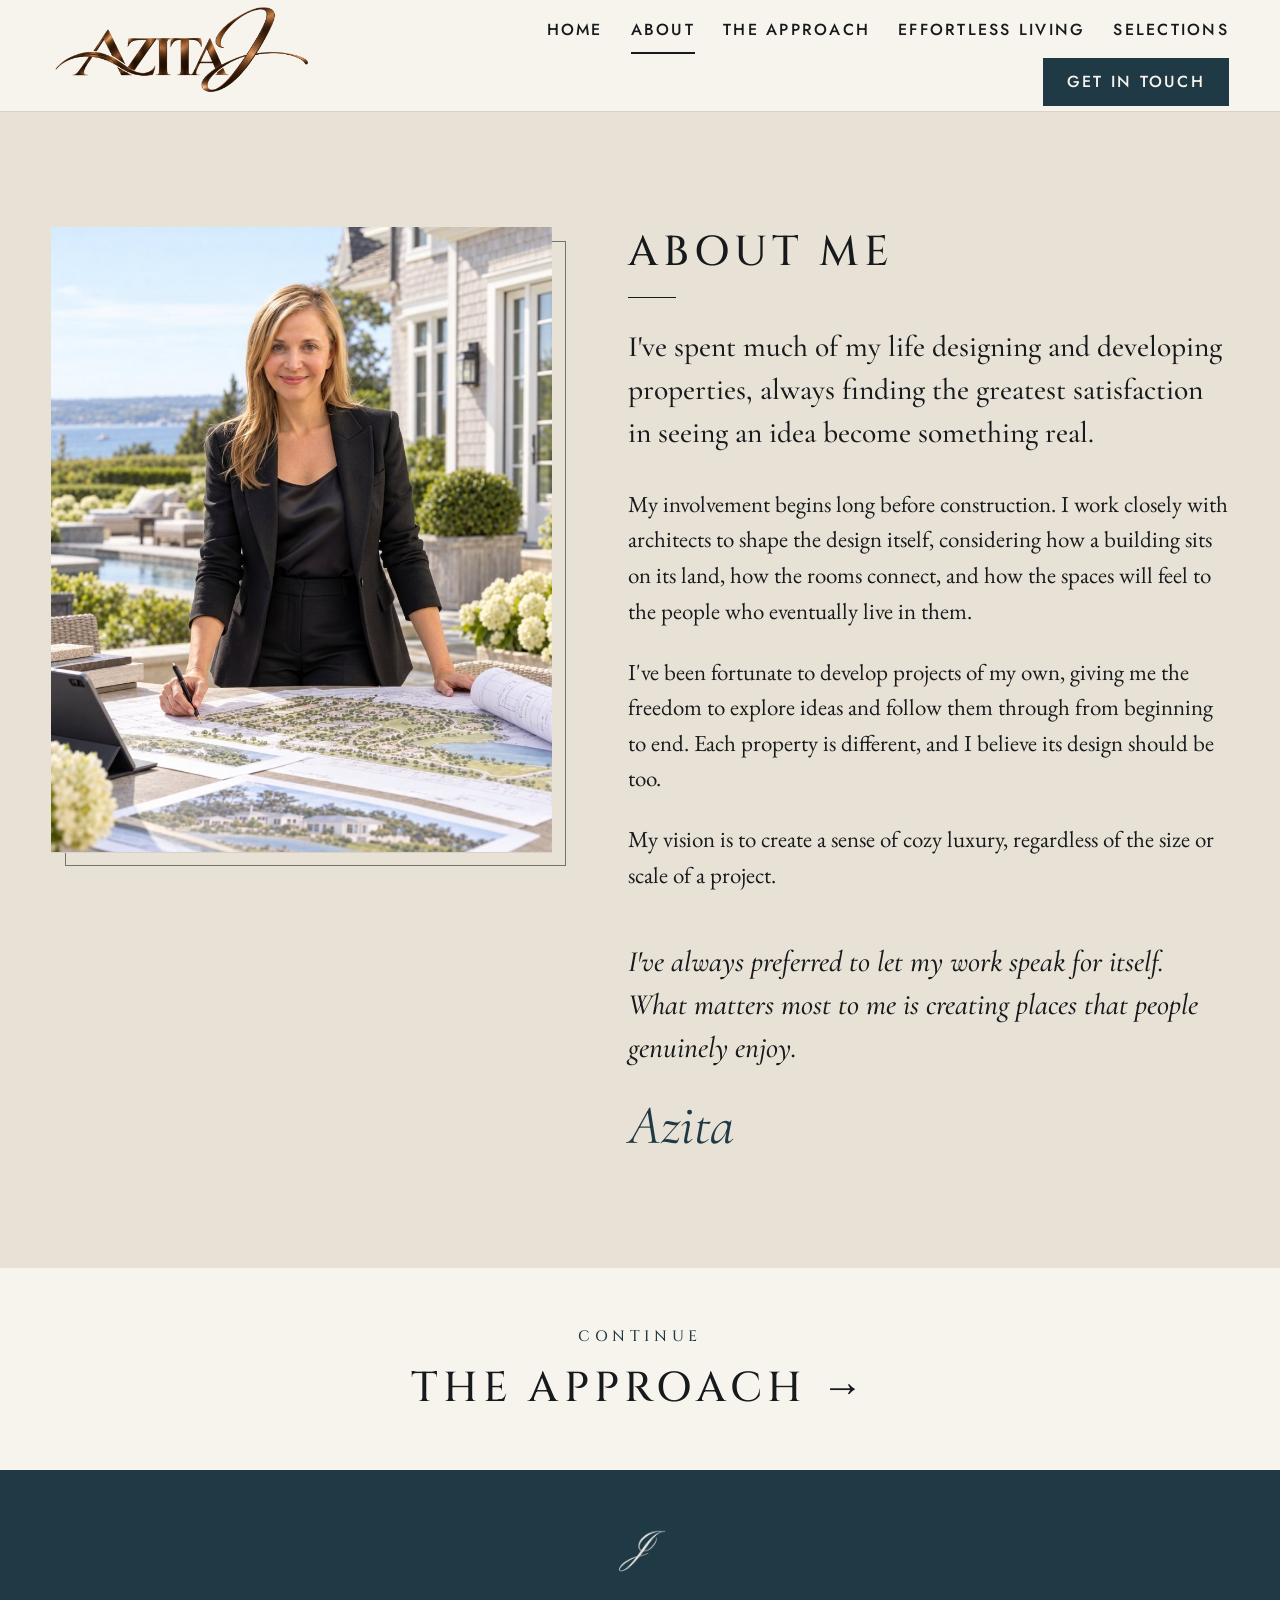
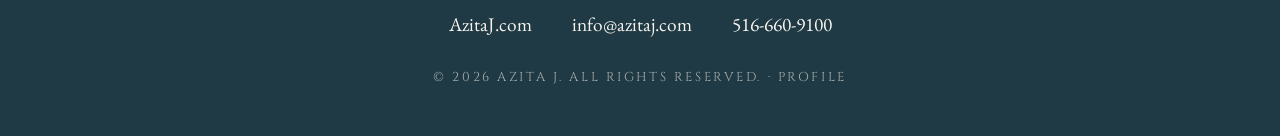
==== commit f1806152: "Add /profile biography page, sitemap and robots.txt - profile.html: public biography in plain HTML, " ====
--- a/about.html
+++ b/about.html
@@ -14,7 +14,7 @@
   <link rel="preconnect" href="https://fonts.googleapis.com">
   <link rel="preconnect" href="https://fonts.gstatic.com" crossorigin>
   <link rel="stylesheet" href="css/theme.css?v=20261030">
-  <link rel="stylesheet" href="css/styles.css?v=20261030f">
+  <link rel="stylesheet" href="css/styles.css?v=20261111">
 </head>
 <body class="page-inner">
   <a class="skip-link" href="#main">Skip to content</a>
@@ -90,7 +90,7 @@
         <li><a href="mailto:info@azitaj.com">info@azitaj.com</a></li>
         <li><a href="tel:+15166609100">516-660-9100</a></li>
       </ul>
-      <p class="footer-legal">&copy; <span id="year">2026</span> Azita J. All rights reserved.</p>
+      <p class="footer-legal">&copy; <span id="year">2026</span> Azita J. All rights reserved. &middot; <a href="profile.html">Profile</a></p>
     </div>
   </footer>
 
--- a/css/styles.css
+++ b/css/styles.css
@@ -652,3 +652,19 @@
   .visionary { text-align: left; }
   .visionary .short-rule { margin-inline: 0; }
 }
+
+/* ---------- Profile page (/profile): single readable column ---------- */
+.profile-text { max-width: var(--measure); margin-inline: auto; }
+.profile-role {
+  margin: 0.2rem 0 var(--space-m);
+  font-family: var(--font-ui);
+  font-size: calc(0.8rem * var(--label-scale));
+  letter-spacing: 0.17em;
+  text-transform: uppercase;
+  color: var(--sage);
+}
+.profile-text p + p { margin-top: 1.1em; }
+
+/* Discreet footer link */
+.footer-legal a { color: inherit; text-decoration: none; }
+.footer-legal a:hover, .footer-legal a:focus-visible { color: var(--gold); text-decoration: underline; text-underline-offset: 0.25em; }
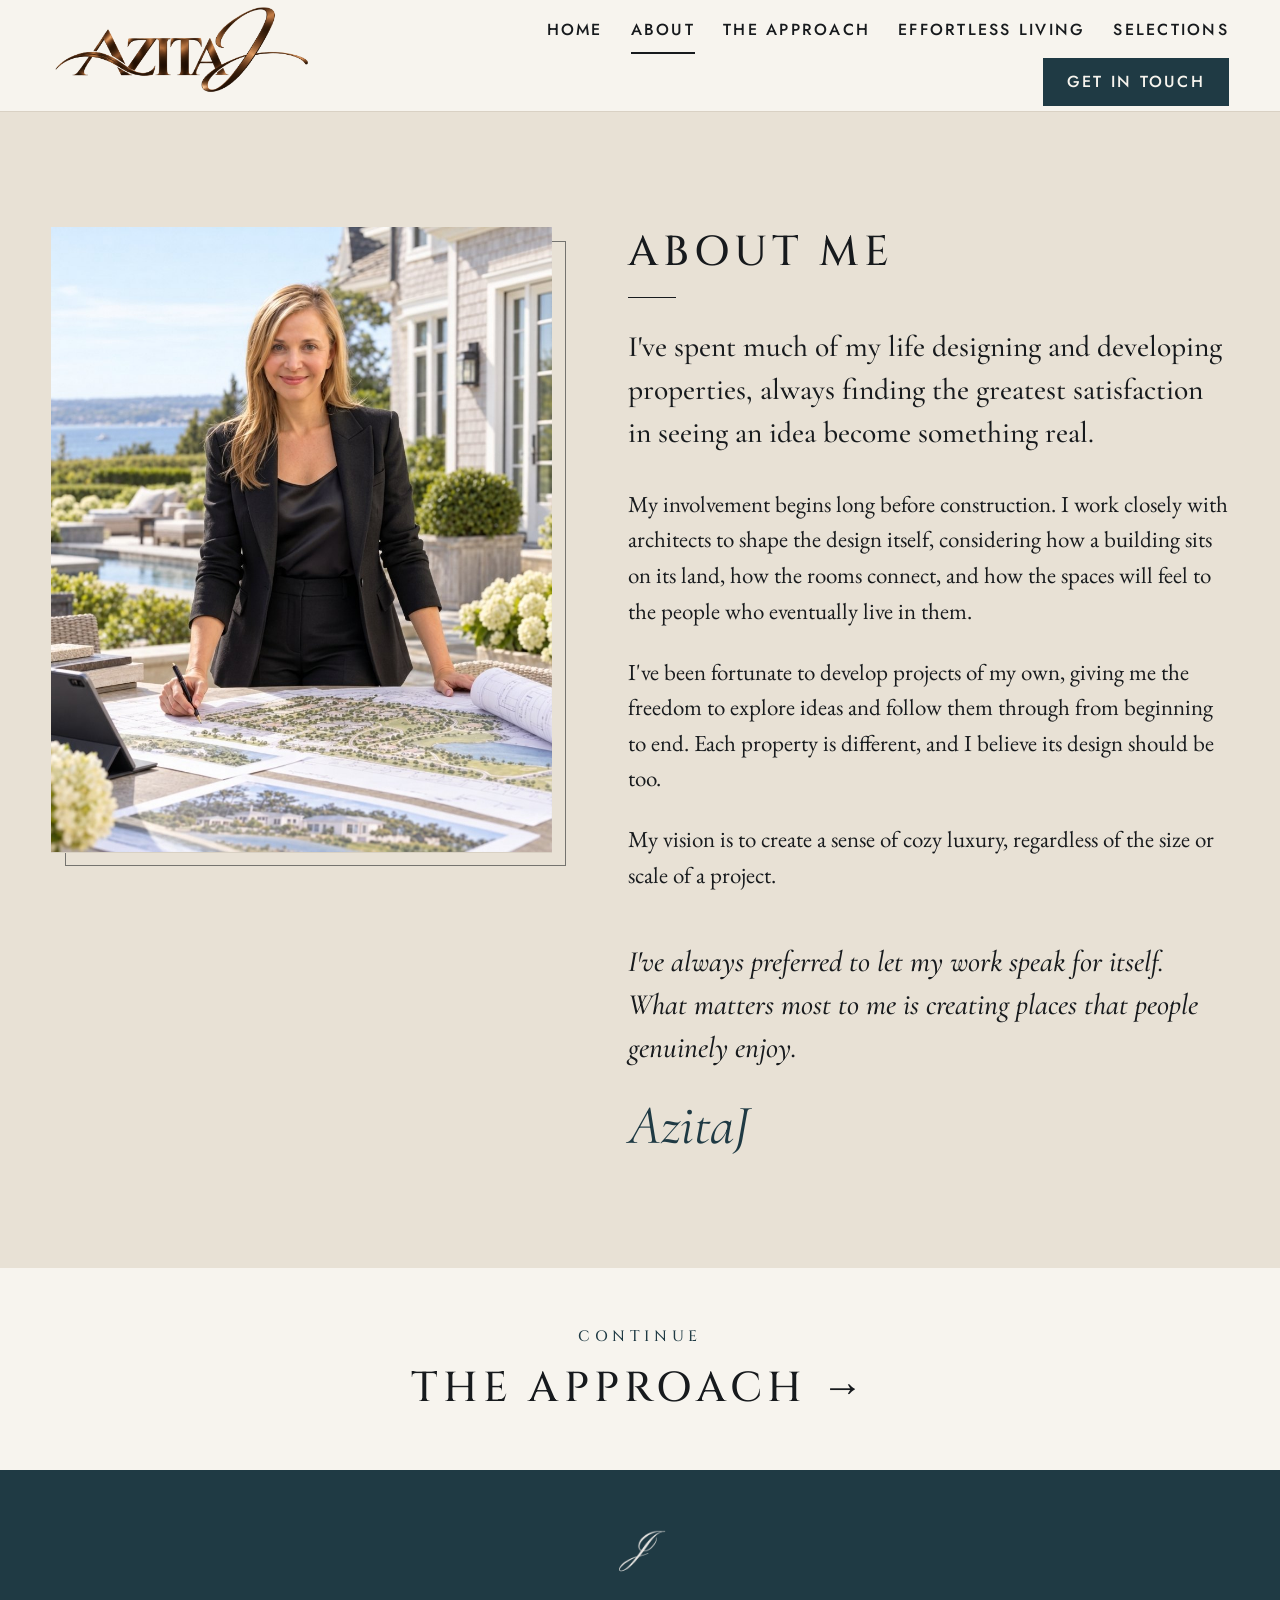
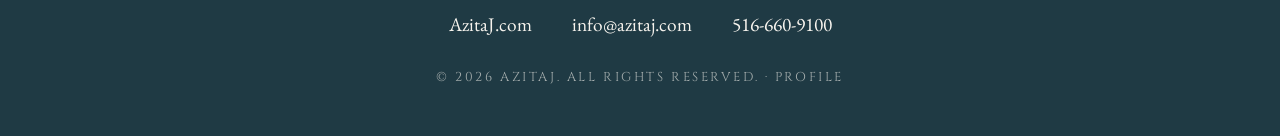
==== commit 06df0310: "Rename "Azita J" / "Azita" to "AzitaJ" across the site - Visible text, headings, image alt text, pag" ====
--- a/about.html
+++ b/about.html
@@ -3,25 +3,93 @@
 <head>
   <meta charset="utf-8">
   <meta name="viewport" content="width=device-width, initial-scale=1, viewport-fit=cover">
-  <title>About Me | Azita J</title>
-  <meta name="description" content="About Azita J, a designer and real estate developer who shapes each property from the first idea to the finished space.">
-  <meta property="og:title" content="Azita J">
-  <meta property="og:description" content="The art of bringing a vision to life.">
-  <meta property="og:image" content="assets/img/share-card.jpg">
+  <title>About AzitaJ | Design &amp; Development</title>
+  <meta name="description" content="About AzitaJ, a designer and real estate developer who shapes each property from the first idea to the finished space.">
+  <link rel="canonical" href="https://azitaj.com/about.html">
+  <meta name="application-name" content="AzitaJ">
+  <meta name="apple-mobile-web-app-title" content="AzitaJ">
+  <meta property="og:site_name" content="AzitaJ">
+  <meta property="og:locale" content="en_US">
   <meta property="og:type" content="website">
+  <meta property="og:title" content="About AzitaJ | Design &amp; Development">
+  <meta property="og:description" content="About AzitaJ, a designer and real estate developer who shapes each property from the first idea to the finished space.">
+  <meta property="og:url" content="https://azitaj.com/about.html">
+  <meta property="og:image" content="https://azitaj.com/assets/img/share-card.jpg">
+  <meta property="og:image:width" content="1200">
+  <meta property="og:image:height" content="630">
+  <meta property="og:image:alt" content="AzitaJ: The art of bringing a vision to life">
+  <meta name="twitter:card" content="summary_large_image">
+  <link rel="icon" href="favicon.ico" sizes="48x48">
   <link rel="icon" type="image/png" sizes="32x32" href="assets/logo/favicon-32.png?v=20261030">
+  <link rel="icon" type="image/png" sizes="192x192" href="assets/logo/favicon-192.png?v=20261111">
   <link rel="apple-touch-icon" href="assets/logo/favicon-180.png?v=20261030">
   <link rel="preconnect" href="https://fonts.googleapis.com">
   <link rel="preconnect" href="https://fonts.gstatic.com" crossorigin>
   <link rel="stylesheet" href="css/theme.css?v=20261030">
-  <link rel="stylesheet" href="css/styles.css?v=20261111">
+  <link rel="stylesheet" href="css/styles.css?v=20261112">
+  <script type="application/ld+json">
+  {
+    "@context": "https://schema.org",
+    "@graph": [
+      {
+        "@type": "WebSite",
+        "@id": "https://azitaj.com/#website",
+        "url": "https://azitaj.com/",
+        "name": "AzitaJ",
+        "alternateName": [
+          "Azita J",
+          "AzitaJ.com"
+        ],
+        "description": "The official website of AzitaJ, designer and real estate developer.",
+        "inLanguage": "en-US",
+        "publisher": {
+          "@id": "https://azitaj.com/#person"
+        }
+      },
+      {
+        "@type": "Person",
+        "@id": "https://azitaj.com/#person",
+        "name": "AzitaJ",
+        "alternateName": "Azita J",
+        "jobTitle": "Designer and Real Estate Developer",
+        "description": "AzitaJ is a designer and real estate developer with decades of experience crafting luxury residential and commercial properties. Her work blends a distinct architectural vision and custom craftsmanship. Her design approach emphasizes architectural vision, the individual character of each property, craftsmanship, functionality and lasting design.",
+        "url": "https://azitaj.com/",
+        "email": "info@azitaj.com",
+        "telephone": "+1-516-660-9100",
+        "knowsAbout": [
+          "Interior design",
+          "Architectural planning",
+          "Real estate development",
+          "Property management",
+          "Luxury residential properties",
+          "Luxury commercial properties"
+        ],
+        "mainEntityOfPage": "https://azitaj.com/profile"
+      },
+      {
+        "@type": "AboutPage",
+        "@id": "https://azitaj.com/about.html#webpage",
+        "url": "https://azitaj.com/about.html",
+        "name": "About AzitaJ | Design & Development",
+        "description": "About AzitaJ, a designer and real estate developer who shapes each property from the first idea to the finished space.",
+        "inLanguage": "en-US",
+        "isPartOf": {
+          "@id": "https://azitaj.com/#website"
+        },
+        "about": {
+          "@id": "https://azitaj.com/#person"
+        }
+      }
+    ]
+  }
+  </script>
 </head>
 <body class="page-inner">
   <a class="skip-link" href="#main">Skip to content</a>
   <header class="site-header">
     <div class="wrap header-inner">
-      <a class="brand brand-image" href="index.html" aria-label="Azita J home">
-        <img src="assets/logo/azita-j-bronze.png?v=20261030" width="1960" height="700" alt="Azita J">
+      <a class="brand brand-image" href="index.html" aria-label="AzitaJ home">
+        <img src="assets/logo/azita-j-bronze.png?v=20261030" width="1960" height="700" alt="AzitaJ">
       </a>
       <nav class="nav" aria-label="Main">
         <a href="index.html">Home</a>
@@ -39,10 +107,10 @@
       <div class="wrap about-grid">
         <figure class="portrait">
           <img src="assets/img/azita-portrait.jpg" width="922" height="1152"
-               alt="Azita J reviewing site plans on a terrace overlooking the water" loading="lazy">
+               alt="AzitaJ reviewing site plans on a terrace overlooking the water" loading="lazy">
         </figure>
         <div class="about-text">
-          <h2 class="eyebrow-title">About Me</h2>
+          <h1 class="eyebrow-title">About Me</h1>
           <span class="short-rule" aria-hidden="true"></span>
           <p class="lead">
             I've spent much of my life designing and developing properties, always finding
@@ -66,7 +134,7 @@
             I've always preferred to let my work speak for itself. What matters most to me
             is creating places that people genuinely enjoy.
           </p>
-          <p class="signature">Azita</p>
+          <p class="signature">AzitaJ</p>
         </div>
       </div>
     </section>
@@ -90,7 +158,7 @@
         <li><a href="mailto:info@azitaj.com">info@azitaj.com</a></li>
         <li><a href="tel:+15166609100">516-660-9100</a></li>
       </ul>
-      <p class="footer-legal">&copy; <span id="year">2026</span> Azita J. All rights reserved. &middot; <a href="profile.html">Profile</a></p>
+      <p class="footer-legal">&copy; <span id="year">2026</span> AzitaJ. All rights reserved. &middot; <a href="profile.html">Profile</a></p>
     </div>
   </footer>
 
--- a/css/styles.css
+++ b/css/styles.css
@@ -603,6 +603,11 @@
 
 @media (max-width: 1600px) {
   .nav .nav-phone { display: none; }
+}
+
+/* The one-line home menu needs ~1230px; let it wrap on narrower screens */
+@media (max-width: 1240px) {
+  .page-home .nav { flex-wrap: wrap; justify-content: flex-end; gap: 0.25rem 1.5rem; }
 }
 
 /* Below desktop the home page stacks and scrolls like a normal page */
@@ -668,3 +673,4 @@
 /* Discreet footer link */
 .footer-legal a { color: inherit; text-decoration: none; }
 .footer-legal a:hover, .footer-legal a:focus-visible { color: var(--gold); text-decoration: underline; text-underline-offset: 0.25em; }
+.profile-note { margin-top: var(--space-m); font-size: calc(0.95rem * var(--text-scale)); color: var(--olive); }
